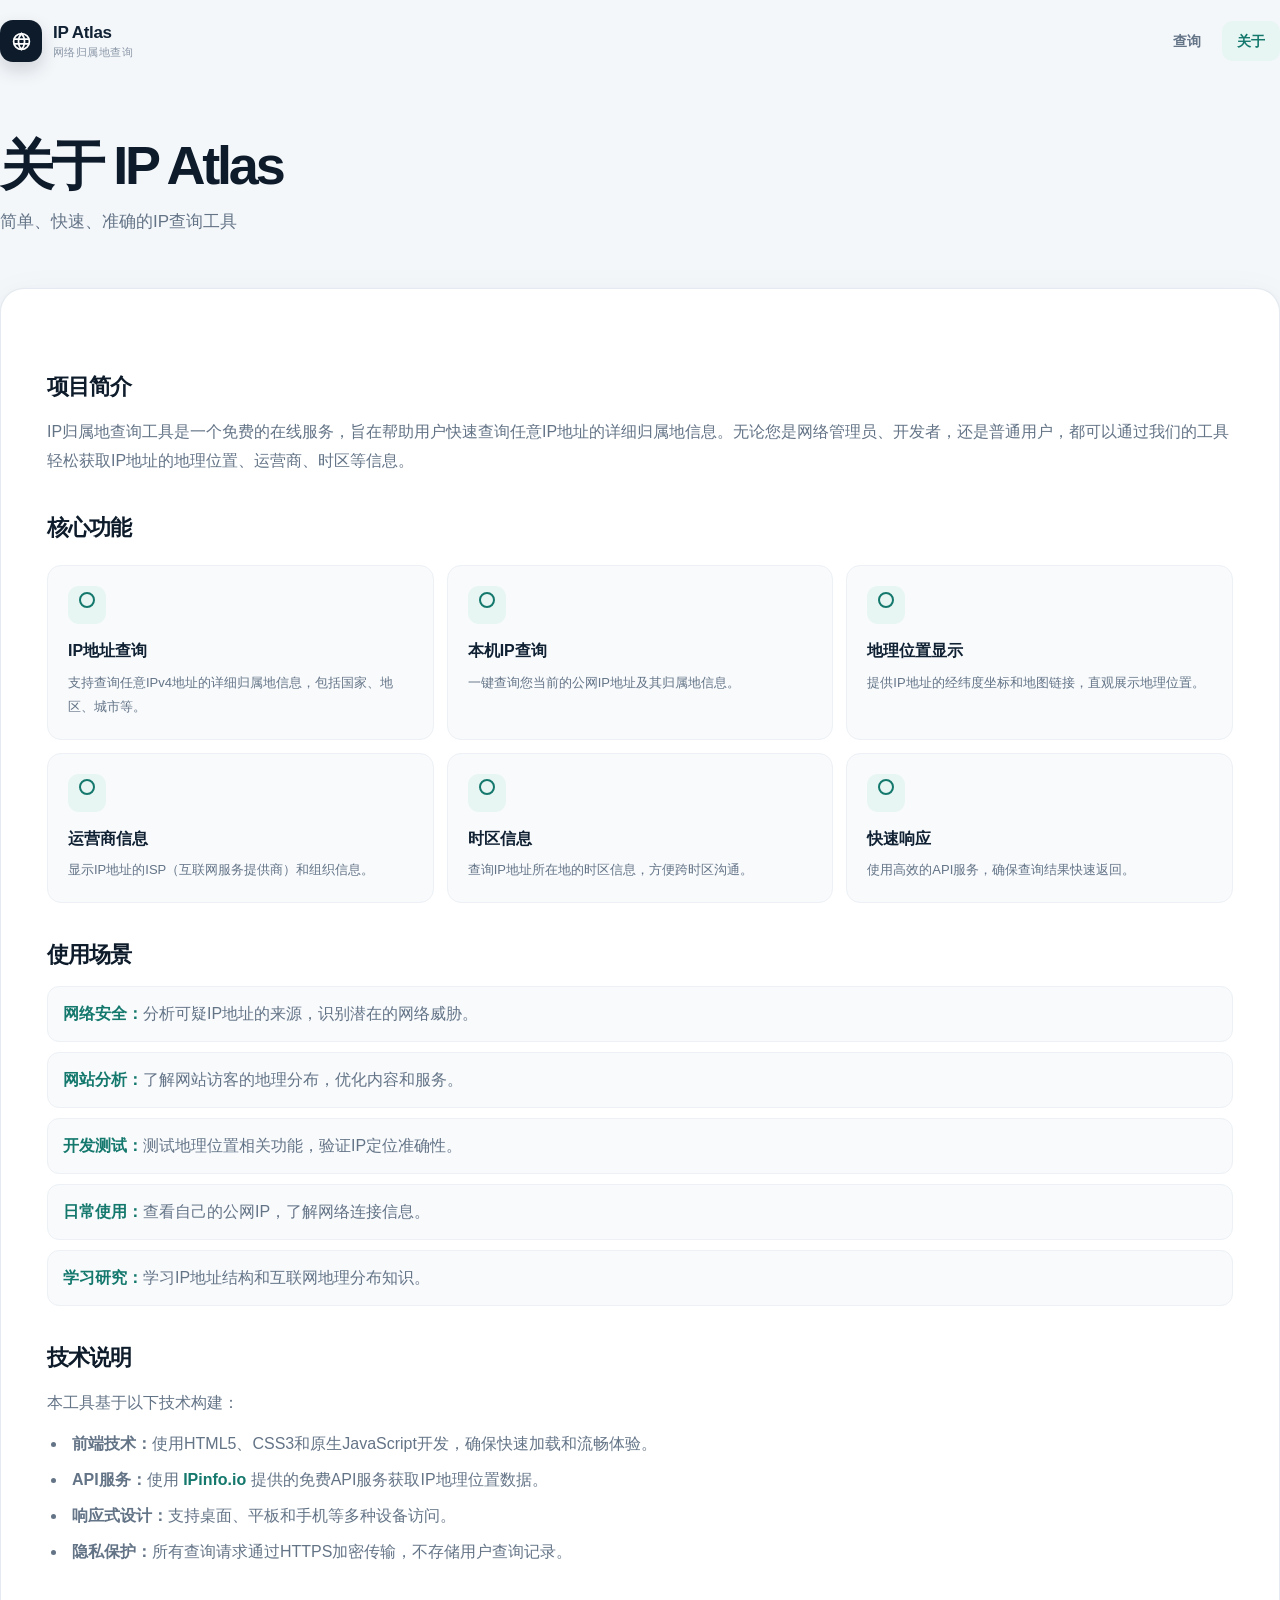
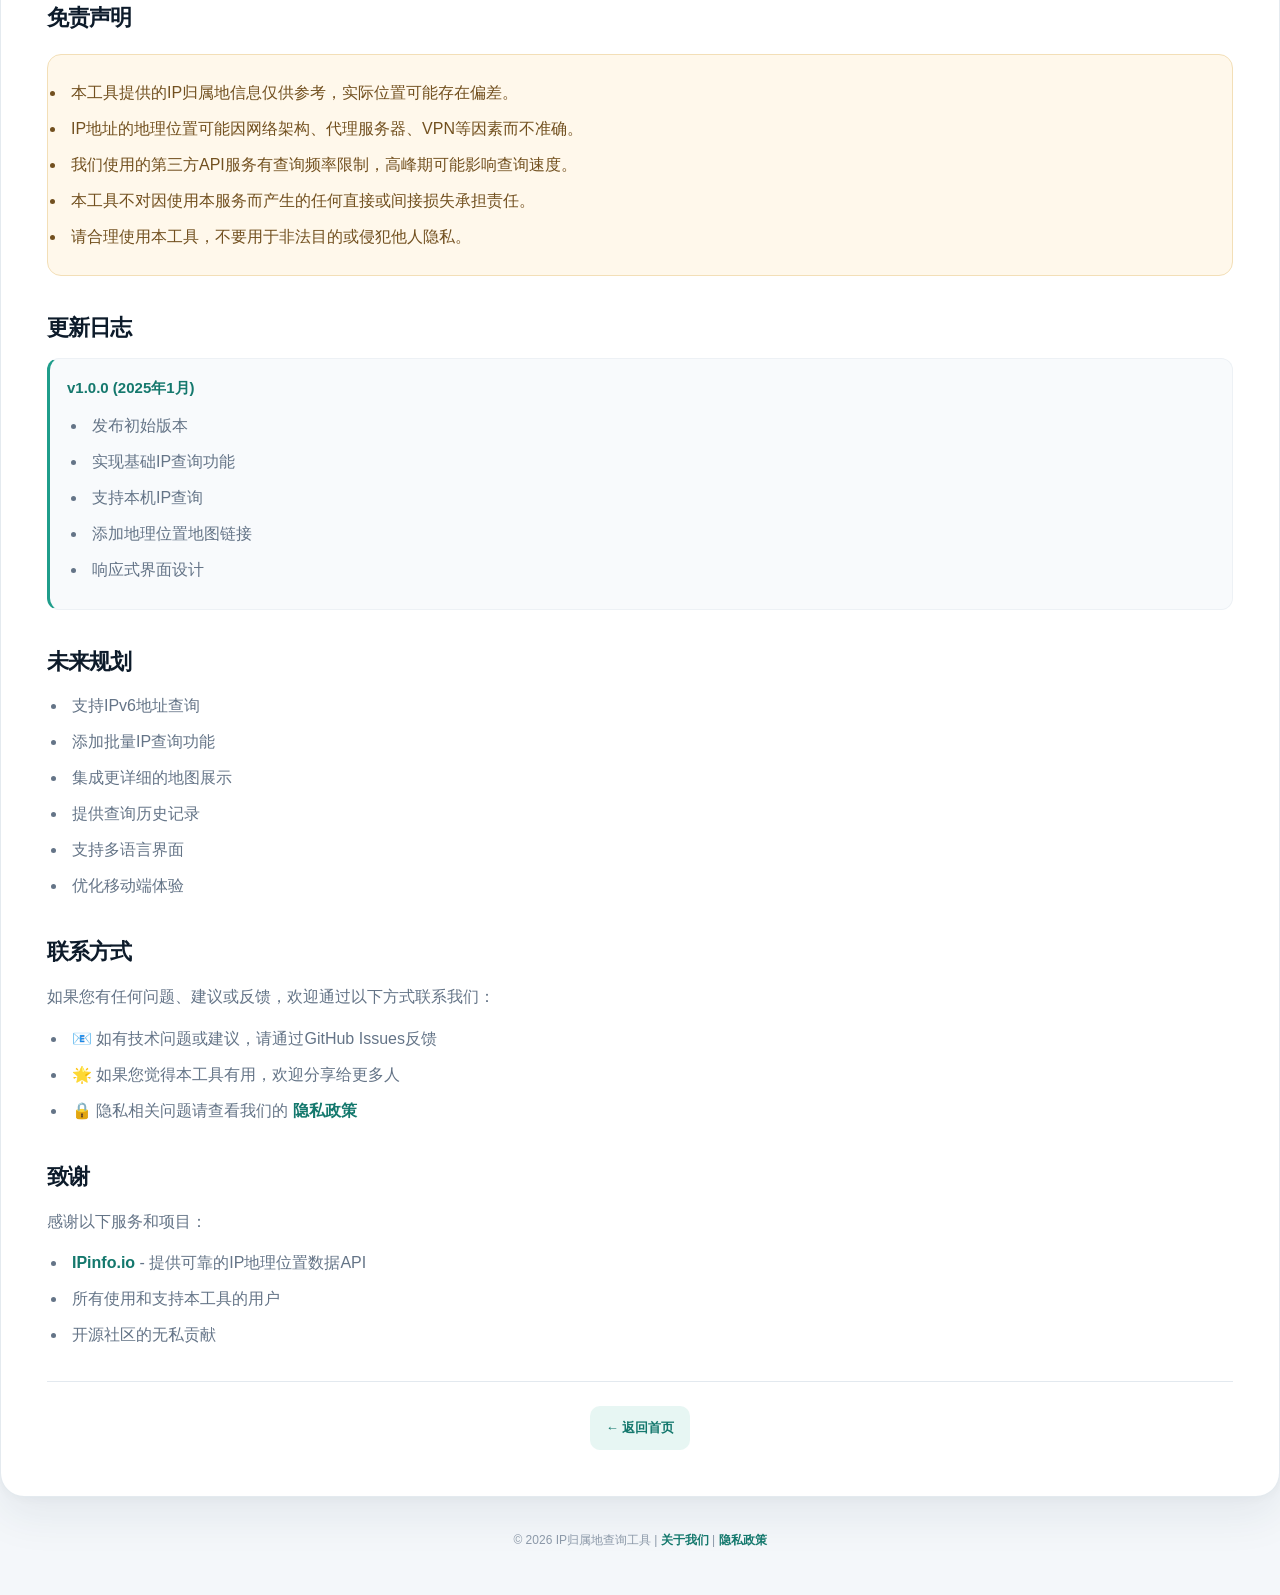
==== about.html @ 5613e7d4 "Redesign IP lookup UI" ====
<!DOCTYPE html>
<html lang="zh-CN">
<head>
    <meta charset="UTF-8">
    <meta name="viewport" content="width=device-width, initial-scale=1.0">
    <title>关于我们 - IP归属地查询工具</title>
    <meta name="description" content="了解IP归属地查询工具，一个免费、快速、准确的IP地址查询服务。">
    <link rel="stylesheet" href="css/style.css">
</head>
<body>
    <div class="container">
        <nav class="top-nav" aria-label="主导航">
            <a class="brand" href="index.html" aria-label="IP Atlas 首页">
                <span class="brand-mark" aria-hidden="true"><svg viewBox="0 0 24 24" fill="none" stroke="currentColor" stroke-width="1.8"><circle cx="12" cy="12" r="8.25"></circle><path d="M3.9 9.5h16.2M3.9 14.5h16.2M12 3.75c2.1 2.2 3.15 4.95 3.15 8.25S14.1 18.05 12 20.25c-2.1-2.2-3.15-4.95-3.15-8.25S9.9 5.95 12 3.75Z"></path></svg></span>
                <span class="brand-copy"><strong>IP Atlas</strong><small>网络归属地查询</small></span>
            </a>
            <div class="nav-links"><a href="index.html">查询</a><a href="about.html" class="active">关于</a></div>
        </nav>

        <header>
            <h1>关于 IP Atlas</h1>
            <p class="subtitle">简单、快速、准确的IP查询工具</p>
        </header>

        <div class="content-section">
            <div class="about-section">
                <h2>项目简介</h2>
                <p>IP归属地查询工具是一个免费的在线服务，旨在帮助用户快速查询任意IP地址的详细归属地信息。无论您是网络管理员、开发者，还是普通用户，都可以通过我们的工具轻松获取IP地址的地理位置、运营商、时区等信息。</p>
            </div>

            <div class="about-section">
                <h2>核心功能</h2>
                <div class="features-grid">
                    <div class="feature-item">
                        <div class="feature-icon">🔍</div>
                        <h3>IP地址查询</h3>
                        <p>支持查询任意IPv4地址的详细归属地信息，包括国家、地区、城市等。</p>
                    </div>
                    <div class="feature-item">
                        <div class="feature-icon">📍</div>
                        <h3>本机IP查询</h3>
                        <p>一键查询您当前的公网IP地址及其归属地信息。</p>
                    </div>
                    <div class="feature-item">
                        <div class="feature-icon">🗺️</div>
                        <h3>地理位置显示</h3>
                        <p>提供IP地址的经纬度坐标和地图链接，直观展示地理位置。</p>
                    </div>
                    <div class="feature-item">
                        <div class="feature-icon">📡</div>
                        <h3>运营商信息</h3>
                        <p>显示IP地址的ISP（互联网服务提供商）和组织信息。</p>
                    </div>
                    <div class="feature-item">
                        <div class="feature-icon">⏰</div>
                        <h3>时区信息</h3>
                        <p>查询IP地址所在地的时区信息，方便跨时区沟通。</p>
                    </div>
                    <div class="feature-item">
                        <div class="feature-icon">⚡</div>
                        <h3>快速响应</h3>
                        <p>使用高效的API服务，确保查询结果快速返回。</p>
                    </div>
                </div>
            </div>

            <div class="about-section">
                <h2>使用场景</h2>
                <ul class="use-cases">
                    <li><strong>网络安全：</strong>分析可疑IP地址的来源，识别潜在的网络威胁。</li>
                    <li><strong>网站分析：</strong>了解网站访客的地理分布，优化内容和服务。</li>
                    <li><strong>开发测试：</strong>测试地理位置相关功能，验证IP定位准确性。</li>
                    <li><strong>日常使用：</strong>查看自己的公网IP，了解网络连接信息。</li>
                    <li><strong>学习研究：</strong>学习IP地址结构和互联网地理分布知识。</li>
                </ul>
            </div>

            <div class="about-section">
                <h2>技术说明</h2>
                <p>本工具基于以下技术构建：</p>
                <ul>
                    <li><strong>前端技术：</strong>使用HTML5、CSS3和原生JavaScript开发，确保快速加载和流畅体验。</li>
                    <li><strong>API服务：</strong>使用 <a href="https://ipinfo.io" target="_blank">IPinfo.io</a> 提供的免费API服务获取IP地理位置数据。</li>
                    <li><strong>响应式设计：</strong>支持桌面、平板和手机等多种设备访问。</li>
                    <li><strong>隐私保护：</strong>所有查询请求通过HTTPS加密传输，不存储用户查询记录。</li>
                </ul>
            </div>

            <div class="about-section">
                <h2>免责声明</h2>
                <div class="disclaimer">
                    <ul>
                        <li>本工具提供的IP归属地信息仅供参考，实际位置可能存在偏差。</li>
                        <li>IP地址的地理位置可能因网络架构、代理服务器、VPN等因素而不准确。</li>
                        <li>我们使用的第三方API服务有查询频率限制，高峰期可能影响查询速度。</li>
                        <li>本工具不对因使用本服务而产生的任何直接或间接损失承担责任。</li>
                        <li>请合理使用本工具，不要用于非法目的或侵犯他人隐私。</li>
                    </ul>
                </div>
            </div>

            <div class="about-section">
                <h2>更新日志</h2>
                <div class="changelog">
                    <div class="changelog-item">
                        <h4>v1.0.0 (2025年1月)</h4>
                        <ul>
                            <li>发布初始版本</li>
                            <li>实现基础IP查询功能</li>
                            <li>支持本机IP查询</li>
                            <li>添加地理位置地图链接</li>
                            <li>响应式界面设计</li>
                        </ul>
                    </div>
                </div>
            </div>

            <div class="about-section">
                <h2>未来规划</h2>
                <ul>
                    <li>支持IPv6地址查询</li>
                    <li>添加批量IP查询功能</li>
                    <li>集成更详细的地图展示</li>
                    <li>提供查询历史记录</li>
                    <li>支持多语言界面</li>
                    <li>优化移动端体验</li>
                </ul>
            </div>

            <div class="about-section">
                <h2>联系方式</h2>
                <p>如果您有任何问题、建议或反馈，欢迎通过以下方式联系我们：</p>
                <ul>
                    <li>📧 如有技术问题或建议，请通过GitHub Issues反馈</li>
                    <li>🌟 如果您觉得本工具有用，欢迎分享给更多人</li>
                    <li>🔒 隐私相关问题请查看我们的 <a href="privacy.html">隐私政策</a></li>
                </ul>
            </div>

            <div class="about-section">
                <h2>致谢</h2>
                <p>感谢以下服务和项目：</p>
                <ul>
                    <li><a href="https://ipinfo.io" target="_blank">IPinfo.io</a> - 提供可靠的IP地理位置数据API</li>
                    <li>所有使用和支持本工具的用户</li>
                    <li>开源社区的无私贡献</li>
                </ul>
            </div>

            <div class="back-link">
                <a href="index.html">← 返回首页</a>
            </div>
        </div>

        <footer>
            <p>© 2026 IP归属地查询工具 | <a href="about.html">关于我们</a> | <a href="privacy.html">隐私政策</a></p>
        </footer>
    </div>
</body>
</html>
---- css/style.css ----
:root {
    --ink: #102133;
    --muted: #647487;
    --subtle: #8b98a8;
    --line: #e3e9ef;
    --surface: #ffffff;
    --canvas: #f4f7fa;
    --navy: #0d1b2a;
    --teal: #1f9d8b;
    --teal-dark: #14786d;
    --teal-soft: #e7f6f3;
    --amber: #d58b32;
    --shadow: 0 18px 45px rgba(24, 49, 72, 0.08), 0 2px 8px rgba(24, 49, 72, 0.03);
    --radius-lg: 24px;
    --radius-md: 16px;
}

* { box-sizing: border-box; margin: 0; padding: 0; }
html { scroll-behavior: smooth; }
body {
    min-width: 320px;
    min-height: 100vh;
    color: var(--ink);
    background: var(--canvas);
    font-family: Inter, ui-sans-serif, -apple-system, BlinkMacSystemFont, "Segoe UI", "PingFang SC", "Microsoft YaHei", sans-serif;
    font-size: 16px;
    line-height: 1.6;
    -webkit-font-smoothing: antialiased;
}
a { color: inherit; }
button, input { font: inherit; }
button { cursor: pointer; }
.page-shell { width: min(1120px, calc(100% - 40px)); margin: 0 auto; }

.top-nav { display: flex; align-items: center; justify-content: space-between; min-height: 82px; padding: 18px 0; }
.brand { display: inline-flex; align-items: center; gap: 11px; color: var(--ink); text-decoration: none; }
.brand-mark { display: grid; width: 42px; height: 42px; place-items: center; color: white; background: var(--navy); border-radius: 13px; box-shadow: 0 8px 18px rgba(13, 27, 42, .16); }
.brand-mark svg { width: 23px; height: 23px; }
.brand-copy { display: grid; line-height: 1.15; }
.brand-copy strong { font-size: 17px; letter-spacing: -.02em; }
.brand-copy small { margin-top: 4px; color: var(--subtle); font-size: 11px; letter-spacing: .04em; }
.nav-links { display: flex; align-items: center; gap: 6px; }
.nav-links a { padding: 9px 15px; color: var(--muted); border-radius: 10px; font-size: 14px; font-weight: 600; text-decoration: none; transition: color .2s ease, background .2s ease; }
.nav-links a:hover, .nav-links a:focus-visible { color: var(--ink); background: #e9eef3; }
.nav-links a.active { color: var(--teal-dark); background: var(--teal-soft); }
header { padding: 54px 0 18px; }
header h1 { max-width: 700px; color: var(--navy); font-size: clamp(34px, 5vw, 54px); font-weight: 750; letter-spacing: -.06em; line-height: 1.08; }
header .subtitle { margin-top: 14px; color: var(--muted); font-size: 17px; }

.hero { position: relative; padding: 72px 0 48px; overflow: hidden; }
.hero::after { position: absolute; z-index: -1; top: 8px; right: 6%; width: 240px; height: 240px; border: 1px solid rgba(31, 157, 139, .14); border-radius: 50%; box-shadow: 0 0 0 34px rgba(31, 157, 139, .035), 0 0 0 70px rgba(31, 157, 139, .025); content: ""; }
.eyebrow, .section-kicker { color: var(--teal-dark); font-size: 11px; font-weight: 800; letter-spacing: .16em; text-transform: uppercase; }
.eyebrow { display: inline-flex; align-items: center; gap: 8px; margin-bottom: 18px; }
.eyebrow-dot { width: 7px; height: 7px; background: var(--teal); border-radius: 50%; box-shadow: 0 0 0 5px rgba(31, 157, 139, .11); }
.hero h1 { max-width: 680px; color: var(--navy); font-size: clamp(38px, 5vw, 68px); font-weight: 750; letter-spacing: -.065em; line-height: 1.05; }
.hero h1 span { color: var(--teal-dark); }
.hero > p { max-width: 520px; margin-top: 22px; color: var(--muted); font-size: 18px; line-height: 1.75; }
.hero-meta { display: flex; flex-wrap: wrap; gap: 20px; margin-top: 28px; color: var(--muted); font-size: 13px; font-weight: 600; }
.hero-meta span { display: inline-flex; align-items: center; gap: 7px; }
.hero-meta svg, .info-label svg, .btn-secondary svg, .api-notice svg { width: 17px; height: 17px; fill: none; stroke: currentColor; stroke-linecap: round; stroke-linejoin: round; stroke-width: 1.8; }
.hero-meta svg { color: var(--teal); }

.search-card, .ip-info, .instructions, .content-section { background: var(--surface); border: 1px solid rgba(225, 232, 238, .9); border-radius: var(--radius-lg); box-shadow: var(--shadow); }
.search-card { padding: clamp(22px, 4vw, 34px); }
.card-heading { display: flex; align-items: flex-start; justify-content: space-between; gap: 20px; margin-bottom: 22px; }
.card-heading h2, .instructions h2 { margin-top: 5px; color: var(--navy); font-size: 25px; letter-spacing: -.04em; }
.card-note { padding: 7px 11px; color: var(--muted); background: var(--canvas); border: 1px solid var(--line); border-radius: 999px; font-size: 12px; font-weight: 600; white-space: nowrap; }
.search-box { display: flex; gap: 12px; }
.input-wrap { position: relative; flex: 1; }
.input-wrap svg { position: absolute; top: 50%; left: 18px; width: 21px; height: 21px; color: var(--subtle); fill: none; stroke: currentColor; stroke-linecap: round; stroke-linejoin: round; stroke-width: 1.6; transform: translateY(-50%); pointer-events: none; }
#ipInput { width: 100%; min-height: 56px; padding: 0 18px 0 52px; color: var(--ink); background: #f8fafc; border: 1px solid var(--line); border-radius: 14px; outline: none; font-size: 16px; transition: border-color .2s ease, box-shadow .2s ease, background .2s ease; }
#ipInput::placeholder { color: #9aa6b3; }
#ipInput:focus { background: white; border-color: var(--teal); box-shadow: 0 0 0 4px rgba(31, 157, 139, .13); }
button:focus-visible, a:focus-visible { outline: 3px solid rgba(31, 157, 139, .35); outline-offset: 3px; }
#searchBtn { display: inline-flex; min-width: 148px; min-height: 56px; align-items: center; justify-content: center; gap: 13px; padding: 0 20px; color: white; background: var(--navy); border: 0; border-radius: 14px; font-size: 14px; font-weight: 750; transition: background .2s ease, transform .2s ease, opacity .2s ease; }
#searchBtn:hover { background: #172e43; transform: translateY(-1px); }
#searchBtn:active { transform: translateY(0); }
#searchBtn:disabled { cursor: wait; opacity: .65; transform: none; }
.btn-arrow { width: 18px; height: 18px; fill: none; stroke: currentColor; stroke-linecap: round; stroke-linejoin: round; stroke-width: 1.8; }
.search-footer { display: flex; align-items: center; justify-content: space-between; gap: 16px; margin-top: 17px; }
.helper-text { color: var(--subtle); font-size: 13px; }
.btn-secondary { display: inline-flex; min-height: 42px; align-items: center; gap: 8px; padding: 0 13px; color: var(--teal-dark); background: var(--teal-soft); border: 1px solid rgba(31, 157, 139, .14); border-radius: 10px; font-size: 13px; font-weight: 750; transition: background .2s ease, transform .2s ease; }
.btn-secondary:hover { background: #d9f1ec; transform: translateY(-1px); }

.loading, .error { margin-top: 20px; border-radius: var(--radius-md); }
.loading { display: flex; align-items: center; justify-content: center; gap: 14px; min-height: 96px; padding: 20px; background: #eef8f6; border: 1px solid #d3eee9; color: var(--teal-dark); }
.loading strong { display: block; font-size: 14px; }
.loading p { margin-top: 2px; color: var(--muted); font-size: 12px; }
.loading-mark { width: 28px; height: 28px; border: 3px solid rgba(31, 157, 139, .2); border-top-color: var(--teal); border-radius: 50%; animation: spin .8s linear infinite; }
@keyframes spin { to { transform: rotate(360deg); } }
.error { padding: 15px 18px; color: #a63f42; background: #fff2f0; border: 1px solid #f5c8c3; font-size: 14px; }

.ip-info { margin-top: 20px; padding: clamp(22px, 4vw, 34px); animation: reveal .35s ease-out both; }
@keyframes reveal { from { opacity: 0; transform: translateY(8px); } to { opacity: 1; transform: translateY(0); } }
.info-header { display: flex; align-items: flex-end; justify-content: space-between; gap: 20px; padding-bottom: 22px; border-bottom: 1px solid var(--line); }
.info-header h2 { margin-top: 4px; color: var(--navy); font-family: ui-monospace, SFMono-Regular, Menlo, Consolas, monospace; font-size: clamp(24px, 4vw, 34px); letter-spacing: -.06em; }
.ip-type { display: inline-flex; align-items: center; gap: 7px; padding: 8px 12px; color: var(--teal-dark); background: var(--teal-soft); border: 1px solid #ccebe5; border-radius: 999px; font-size: 12px; font-weight: 800; white-space: nowrap; }
.status-dot { width: 7px; height: 7px; background: var(--teal); border-radius: 50%; }
.info-grid { display: grid; grid-template-columns: repeat(4, minmax(0, 1fr)); gap: 12px; margin-top: 24px; }
.info-item { min-width: 0; padding: 17px; background: #f8fafc; border: 1px solid #edf1f5; border-radius: 14px; transition: border-color .2s ease, transform .2s ease; }
.info-item:hover { border-color: #c9e5e0; transform: translateY(-2px); }
.info-label { display: flex; align-items: center; gap: 7px; color: var(--subtle); font-size: 12px; font-weight: 700; }
.info-label svg { width: 15px; height: 15px; color: var(--teal); }
.info-value { display: block; margin-top: 9px; overflow-wrap: anywhere; color: var(--ink); font-size: 14px; font-weight: 700; }
.map-container { display: flex; align-items: center; justify-content: space-between; gap: 24px; margin-top: 24px; padding-top: 24px; border-top: 1px solid var(--line); }
.map-copy h3 { margin-top: 5px; color: var(--navy); font-size: 18px; letter-spacing: -.03em; }
.map-copy > p:last-child { margin-top: 4px; color: var(--muted); font-size: 13px; }
.map-link { display: flex; flex-wrap: wrap; justify-content: flex-end; gap: 9px; }
.map-link p { width: 100%; color: var(--subtle); font-size: 12px; text-align: right; }
.map-link a { display: inline-flex; min-height: 40px; align-items: center; padding: 0 13px; color: var(--ink); background: #f2f5f8; border: 1px solid var(--line); border-radius: 10px; font-size: 13px; font-weight: 750; text-decoration: none; transition: background .2s ease, color .2s ease; }
.map-link a:hover { color: var(--teal-dark); background: var(--teal-soft); }

.instructions { display: grid; grid-template-columns: .85fr 1.15fr; gap: 36px; margin-top: 20px; padding: clamp(22px, 4vw, 34px); }
.instructions-intro > p:last-child { max-width: 280px; margin-top: 15px; color: var(--muted); font-size: 14px; line-height: 1.7; }
.steps-list { display: grid; gap: 13px; list-style: none; }
.steps-list li { display: flex; align-items: flex-start; gap: 14px; padding: 14px 0; border-bottom: 1px solid var(--line); }
.steps-list li:last-child { border-bottom: 0; }
.steps-list li > span { color: var(--teal); font-family: ui-monospace, monospace; font-size: 12px; font-weight: 800; letter-spacing: .08em; }
.steps-list strong { color: var(--ink); font-size: 14px; }
.steps-list p { margin-top: 2px; color: var(--muted); font-size: 13px; }
.api-notice { grid-column: 1 / -1; display: flex; align-items: flex-start; gap: 10px; margin-top: 10px; padding: 13px 15px; color: #8a642e; background: #fff8eb; border: 1px solid #f3dfb7; border-radius: 12px; font-size: 12px; }
.api-notice svg { flex: 0 0 auto; color: var(--amber); }
.api-notice strong { color: #72501f; }

footer { padding: 34px 0 44px; color: var(--subtle); font-size: 12px; text-align: center; }
footer p + p { margin-top: 4px; }
footer a, .content-section a { color: var(--teal-dark); font-weight: 700; text-decoration: none; }
footer a:hover, .content-section a:hover { text-decoration: underline; }

/* About and privacy pages share the same visual language. */
.content-section { margin-top: 34px; padding: clamp(24px, 5vw, 46px); }
.content-section p { margin-bottom: 13px; color: var(--muted); line-height: 1.85; }
.content-section h2 { margin: 34px 0 13px; color: var(--navy); font-size: 22px; letter-spacing: -.04em; }
.content-section h3 { margin: 20px 0 10px; color: var(--ink); font-size: 16px; }
.content-section h4 { color: var(--ink); font-size: 15px; }
.content-section ul { margin: 12px 0 18px 20px; color: var(--muted); }
.content-section li { margin: 8px 0; padding-left: 5px; line-height: 1.75; }
.content-section a { color: var(--teal-dark); }
.last-updated { display: inline-block; margin-bottom: 22px !important; padding: 7px 11px; color: var(--teal-dark) !important; background: var(--teal-soft); border-radius: 999px; font-size: 12px; }
.policy-section, .about-section { margin-bottom: 30px; }
.policy-notice, .disclaimer { margin: 18px 0; padding: 16px 18px; color: #72501f; background: #fff8eb; border: 1px solid #f3dfb7; border-radius: 14px; }
.policy-notice p, .disclaimer ul { margin: 0; color: inherit; }
.features-grid { display: grid; grid-template-columns: repeat(3, minmax(0, 1fr)); gap: 13px; margin: 20px 0; }
.feature-item { padding: 20px; background: #f8fafc; border: 1px solid #edf1f5; border-radius: 14px; transition: border-color .2s ease, transform .2s ease; }
.feature-item:hover { border-color: #c9e5e0; transform: translateY(-2px); }
.feature-icon { display: grid; width: 38px; height: 38px; place-items: center; margin-bottom: 14px; color: var(--teal-dark); background: var(--teal-soft); border-radius: 11px; font-size: 0; }
.feature-icon::before { width: 12px; height: 12px; border: 2px solid currentColor; border-radius: 50%; content: ""; }
.feature-item h3 { margin: 0 0 7px; color: var(--ink); }
.feature-item p { margin: 0; font-size: 13px; }
.use-cases { margin-left: 0 !important; list-style: none; }
.use-cases li { margin: 10px 0; padding: 13px 15px; background: #f8fafc; border: 1px solid #edf1f5; border-radius: 12px; }
.use-cases strong { color: var(--teal-dark); }
.changelog-item { padding: 17px; background: #f8fafc; border: 1px solid #edf1f5; border-left: 3px solid var(--teal); border-radius: 12px; }
.changelog-item h4 { margin-bottom: 8px; color: var(--teal-dark); }
.changelog-item ul { margin-bottom: 0; }
.back-link { margin-top: 32px; padding-top: 24px; border-top: 1px solid var(--line); text-align: center; }
.back-link a { display: inline-flex; min-height: 44px; align-items: center; padding: 0 16px; color: var(--teal-dark); background: var(--teal-soft); border-radius: 10px; font-size: 13px; font-weight: 750; }

.sr-only { position: absolute; width: 1px; height: 1px; padding: 0; margin: -1px; overflow: hidden; clip: rect(0, 0, 0, 0); white-space: nowrap; border: 0; }
@media (max-width: 860px) {
    .info-grid { grid-template-columns: repeat(2, minmax(0, 1fr)); }
    .instructions { grid-template-columns: 1fr; gap: 20px; }
    .instructions-intro > p:last-child { max-width: 520px; }
    .features-grid { grid-template-columns: repeat(2, minmax(0, 1fr)); }
}
@media (max-width: 620px) {
    .page-shell { width: min(100% - 28px, 520px); }
    .top-nav { min-height: 72px; }
    .nav-links a { padding: 8px 10px; font-size: 13px; }
    .hero { padding: 48px 0 32px; }
    .hero::after { right: -110px; top: 12px; }
    .hero h1 { font-size: clamp(37px, 12vw, 54px); }
    .hero > p { font-size: 16px; }
    .hero-meta { gap: 12px; font-size: 12px; }
    .card-heading, .search-footer, .map-container { align-items: flex-start; flex-direction: column; }
    .card-note { align-self: flex-start; }
    .search-box { flex-direction: column; }
    #searchBtn { width: 100%; }
    .search-footer { gap: 12px; }
    .btn-secondary { width: 100%; justify-content: center; }
    .info-header { align-items: flex-start; flex-direction: column; }
    .info-grid, .features-grid { grid-template-columns: 1fr; }
    .map-link { width: 100%; justify-content: flex-start; }
    .map-link p { text-align: left; }
    .map-link a { flex: 1; justify-content: center; }
    .content-section { margin-top: 20px; }
}
@media (prefers-reduced-motion: reduce) {
    *, *::before, *::after { scroll-behavior: auto !important; animation-duration: .01ms !important; transition-duration: .01ms !important; }
}
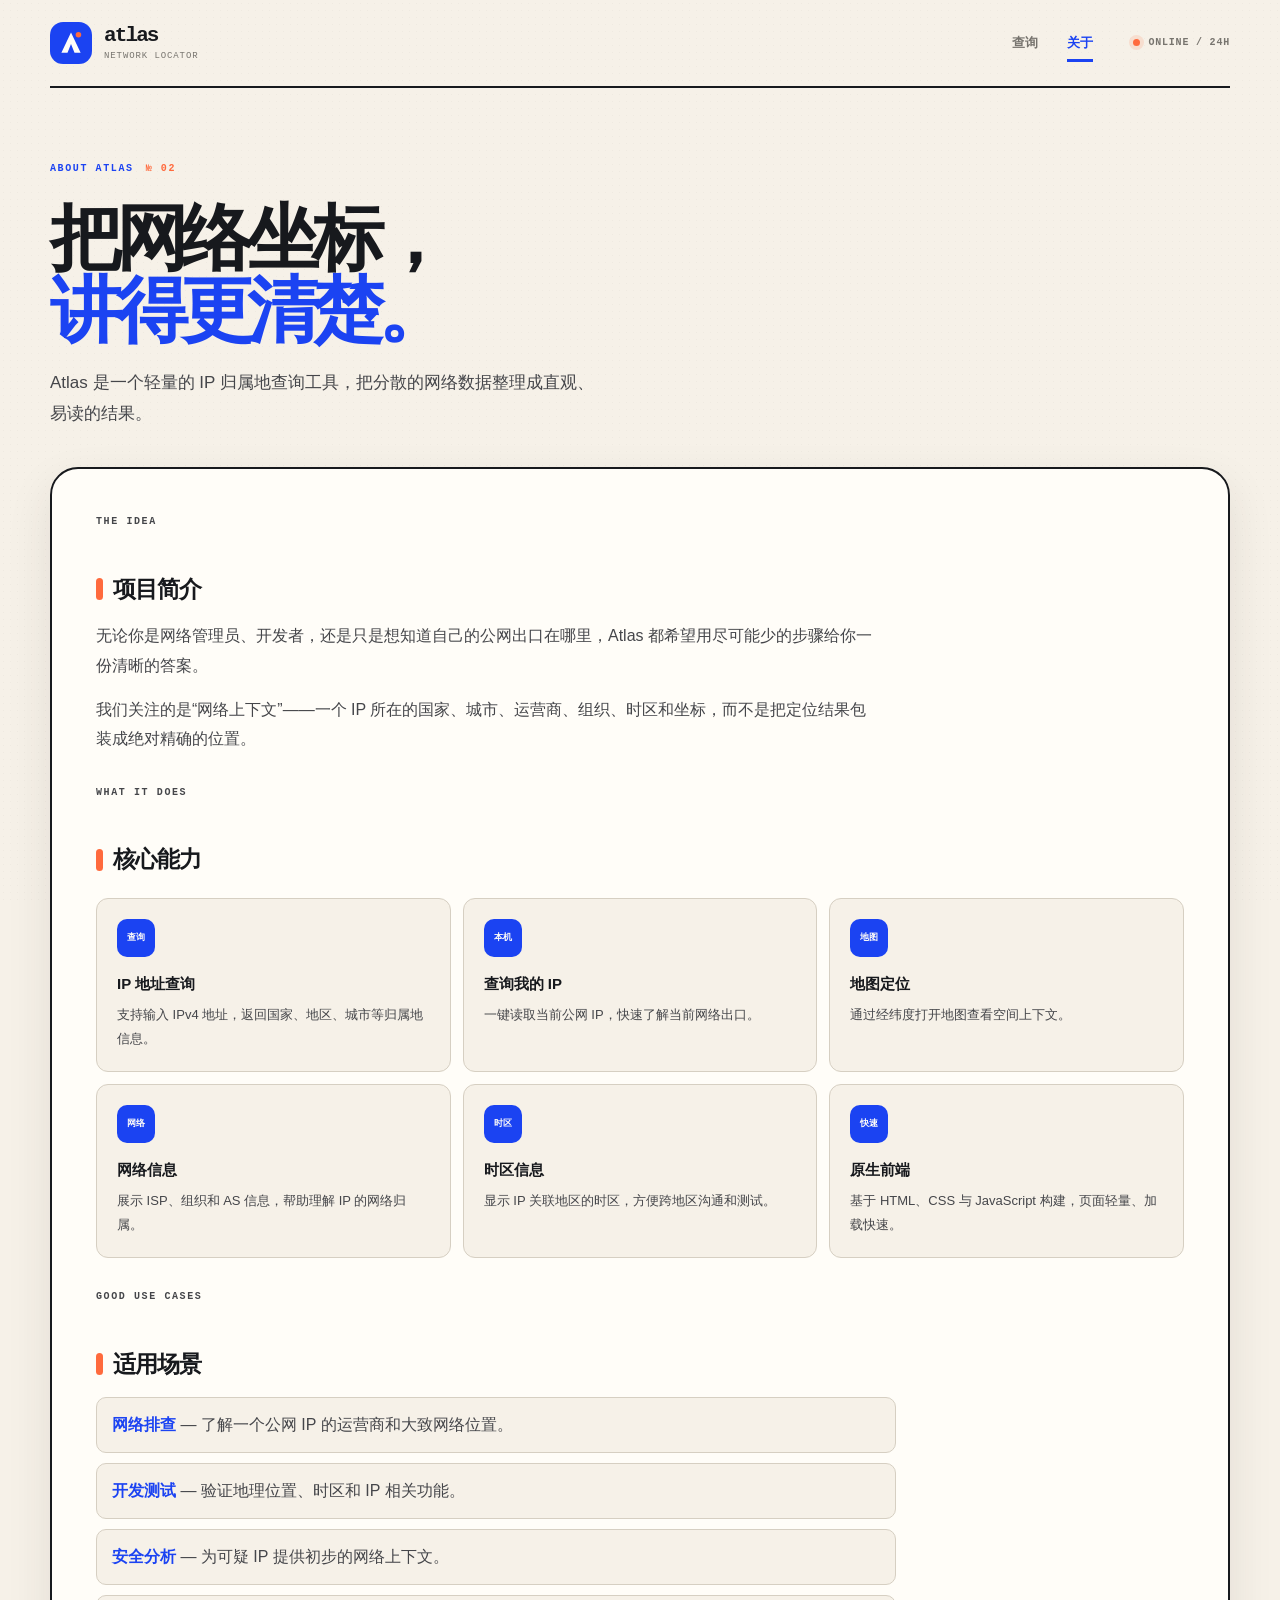
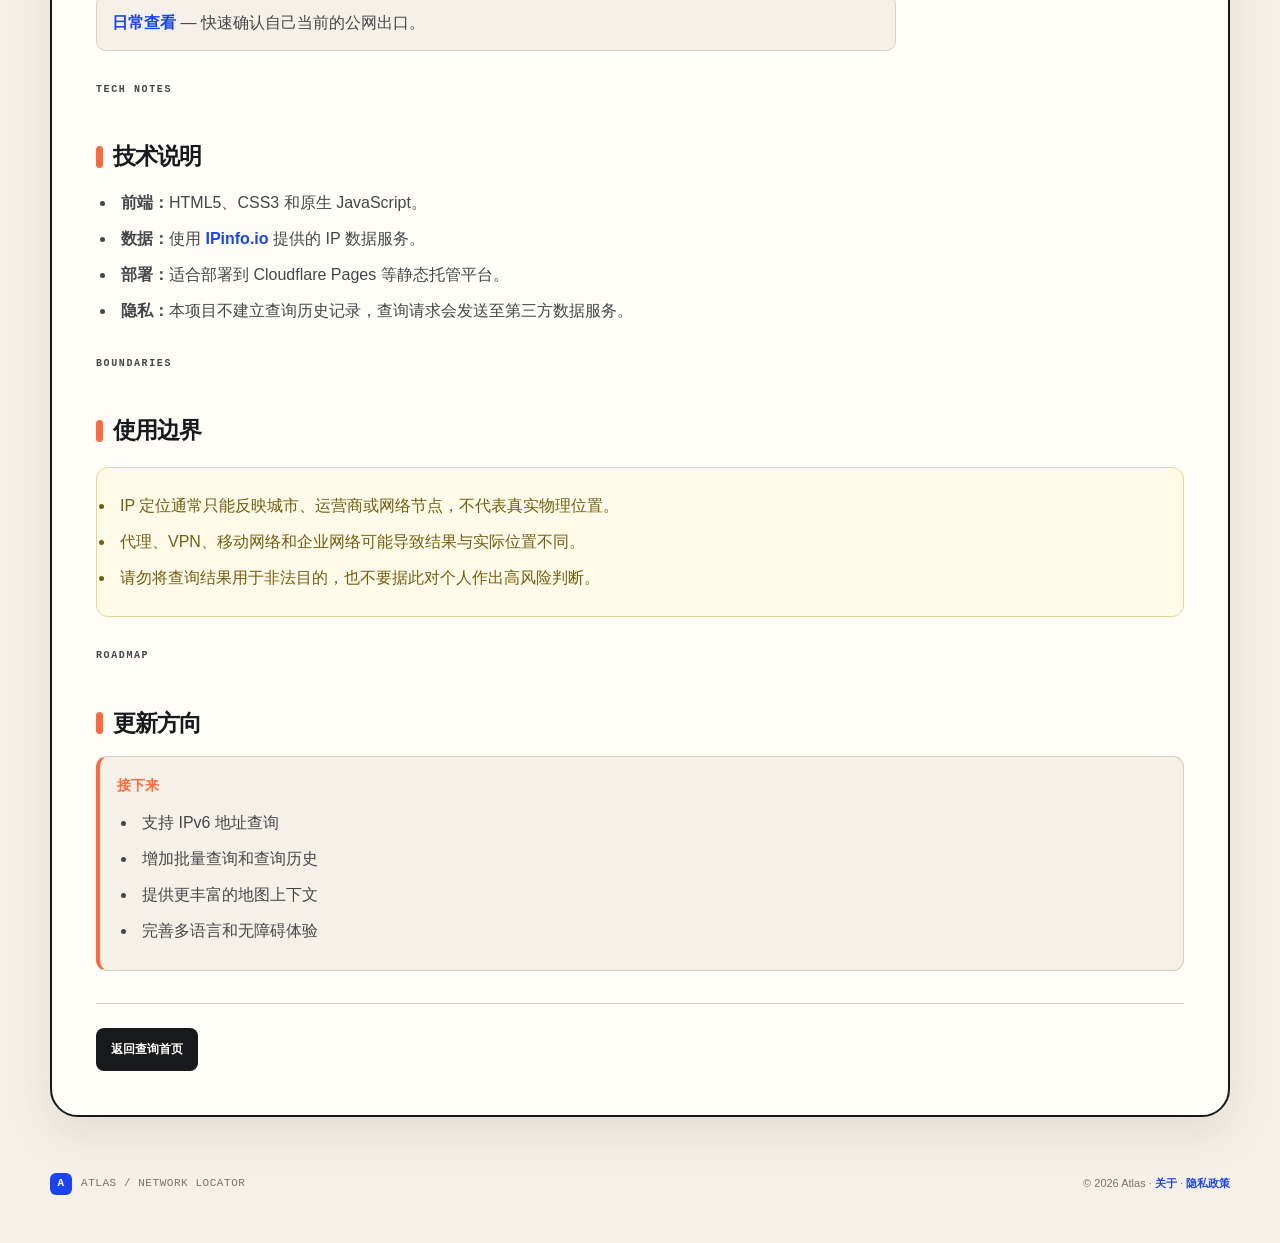
==== commit d5eb2714: "Refresh Atlas visual identity" ====
--- a/about.html
+++ b/about.html
@@ -3,158 +3,31 @@
 <head>
     <meta charset="UTF-8">
     <meta name="viewport" content="width=device-width, initial-scale=1.0">
-    <title>关于我们 - IP归属地查询工具</title>
-    <meta name="description" content="了解IP归属地查询工具，一个免费、快速、准确的IP地址查询服务。">
+    <meta name="theme-color" content="#f6f1e8">
+    <title>关于 Atlas — IP 归属地查询</title>
+    <meta name="description" content="了解 Atlas IP 归属地查询工具的功能、技术和使用边界。">
+    <link rel="icon" href="favicon.svg" type="image/svg+xml">
     <link rel="stylesheet" href="css/style.css">
 </head>
 <body>
-    <div class="container">
+    <div class="site-shell">
         <nav class="top-nav" aria-label="主导航">
-            <a class="brand" href="index.html" aria-label="IP Atlas 首页">
-                <span class="brand-mark" aria-hidden="true"><svg viewBox="0 0 24 24" fill="none" stroke="currentColor" stroke-width="1.8"><circle cx="12" cy="12" r="8.25"></circle><path d="M3.9 9.5h16.2M3.9 14.5h16.2M12 3.75c2.1 2.2 3.15 4.95 3.15 8.25S14.1 18.05 12 20.25c-2.1-2.2-3.15-4.95-3.15-8.25S9.9 5.95 12 3.75Z"></path></svg></span>
-                <span class="brand-copy"><strong>IP Atlas</strong><small>网络归属地查询</small></span>
-            </a>
-            <div class="nav-links"><a href="index.html">查询</a><a href="about.html" class="active">关于</a></div>
+            <a class="brand" href="index.html" aria-label="Atlas 首页"><span class="brand-mark" aria-hidden="true"><svg viewBox="0 0 48 48" fill="none"><rect width="48" height="48" rx="15" fill="currentColor"></rect><path d="m13 35 11-23 11 23h-7l-4-10-4 10h-7Z" fill="#fffdf8"></path><circle cx="32.5" cy="14.5" r="3.2" fill="#ff6a3d"></circle></svg></span><span class="brand-copy"><strong>atlas</strong><small>network locator</small></span></a>
+            <div class="nav-right"><div class="nav-links"><a href="index.html">查询</a><a href="about.html" class="active">关于</a></div><span class="grid-tag"><span></span> ONLINE / 24H</span></div>
         </nav>
 
-        <header>
-            <h1>关于 IP Atlas</h1>
-            <p class="subtitle">简单、快速、准确的IP查询工具</p>
-        </header>
+        <header class="page-header"><p class="eyebrow">ABOUT ATLAS <span>№ 02</span></p><h1>把网络坐标，<br><em>讲得更清楚。</em></h1><p>Atlas 是一个轻量的 IP 归属地查询工具，把分散的网络数据整理成直观、易读的结果。</p></header>
 
-        <div class="content-section">
-            <div class="about-section">
-                <h2>项目简介</h2>
-                <p>IP归属地查询工具是一个免费的在线服务，旨在帮助用户快速查询任意IP地址的详细归属地信息。无论您是网络管理员、开发者，还是普通用户，都可以通过我们的工具轻松获取IP地址的地理位置、运营商、时区等信息。</p>
-            </div>
-
-            <div class="about-section">
-                <h2>核心功能</h2>
-                <div class="features-grid">
-                    <div class="feature-item">
-                        <div class="feature-icon">🔍</div>
-                        <h3>IP地址查询</h3>
-                        <p>支持查询任意IPv4地址的详细归属地信息，包括国家、地区、城市等。</p>
-                    </div>
-                    <div class="feature-item">
-                        <div class="feature-icon">📍</div>
-                        <h3>本机IP查询</h3>
-                        <p>一键查询您当前的公网IP地址及其归属地信息。</p>
-                    </div>
-                    <div class="feature-item">
-                        <div class="feature-icon">🗺️</div>
-                        <h3>地理位置显示</h3>
-                        <p>提供IP地址的经纬度坐标和地图链接，直观展示地理位置。</p>
-                    </div>
-                    <div class="feature-item">
-                        <div class="feature-icon">📡</div>
-                        <h3>运营商信息</h3>
-                        <p>显示IP地址的ISP（互联网服务提供商）和组织信息。</p>
-                    </div>
-                    <div class="feature-item">
-                        <div class="feature-icon">⏰</div>
-                        <h3>时区信息</h3>
-                        <p>查询IP地址所在地的时区信息，方便跨时区沟通。</p>
-                    </div>
-                    <div class="feature-item">
-                        <div class="feature-icon">⚡</div>
-                        <h3>快速响应</h3>
-                        <p>使用高效的API服务，确保查询结果快速返回。</p>
-                    </div>
-                </div>
-            </div>
-
-            <div class="about-section">
-                <h2>使用场景</h2>
-                <ul class="use-cases">
-                    <li><strong>网络安全：</strong>分析可疑IP地址的来源，识别潜在的网络威胁。</li>
-                    <li><strong>网站分析：</strong>了解网站访客的地理分布，优化内容和服务。</li>
-                    <li><strong>开发测试：</strong>测试地理位置相关功能，验证IP定位准确性。</li>
-                    <li><strong>日常使用：</strong>查看自己的公网IP，了解网络连接信息。</li>
-                    <li><strong>学习研究：</strong>学习IP地址结构和互联网地理分布知识。</li>
-                </ul>
-            </div>
-
-            <div class="about-section">
-                <h2>技术说明</h2>
-                <p>本工具基于以下技术构建：</p>
-                <ul>
-                    <li><strong>前端技术：</strong>使用HTML5、CSS3和原生JavaScript开发，确保快速加载和流畅体验。</li>
-                    <li><strong>API服务：</strong>使用 <a href="https://ipinfo.io" target="_blank">IPinfo.io</a> 提供的免费API服务获取IP地理位置数据。</li>
-                    <li><strong>响应式设计：</strong>支持桌面、平板和手机等多种设备访问。</li>
-                    <li><strong>隐私保护：</strong>所有查询请求通过HTTPS加密传输，不存储用户查询记录。</li>
-                </ul>
-            </div>
-
-            <div class="about-section">
-                <h2>免责声明</h2>
-                <div class="disclaimer">
-                    <ul>
-                        <li>本工具提供的IP归属地信息仅供参考，实际位置可能存在偏差。</li>
-                        <li>IP地址的地理位置可能因网络架构、代理服务器、VPN等因素而不准确。</li>
-                        <li>我们使用的第三方API服务有查询频率限制，高峰期可能影响查询速度。</li>
-                        <li>本工具不对因使用本服务而产生的任何直接或间接损失承担责任。</li>
-                        <li>请合理使用本工具，不要用于非法目的或侵犯他人隐私。</li>
-                    </ul>
-                </div>
-            </div>
-
-            <div class="about-section">
-                <h2>更新日志</h2>
-                <div class="changelog">
-                    <div class="changelog-item">
-                        <h4>v1.0.0 (2025年1月)</h4>
-                        <ul>
-                            <li>发布初始版本</li>
-                            <li>实现基础IP查询功能</li>
-                            <li>支持本机IP查询</li>
-                            <li>添加地理位置地图链接</li>
-                            <li>响应式界面设计</li>
-                        </ul>
-                    </div>
-                </div>
-            </div>
-
-            <div class="about-section">
-                <h2>未来规划</h2>
-                <ul>
-                    <li>支持IPv6地址查询</li>
-                    <li>添加批量IP查询功能</li>
-                    <li>集成更详细的地图展示</li>
-                    <li>提供查询历史记录</li>
-                    <li>支持多语言界面</li>
-                    <li>优化移动端体验</li>
-                </ul>
-            </div>
-
-            <div class="about-section">
-                <h2>联系方式</h2>
-                <p>如果您有任何问题、建议或反馈，欢迎通过以下方式联系我们：</p>
-                <ul>
-                    <li>📧 如有技术问题或建议，请通过GitHub Issues反馈</li>
-                    <li>🌟 如果您觉得本工具有用，欢迎分享给更多人</li>
-                    <li>🔒 隐私相关问题请查看我们的 <a href="privacy.html">隐私政策</a></li>
-                </ul>
-            </div>
-
-            <div class="about-section">
-                <h2>致谢</h2>
-                <p>感谢以下服务和项目：</p>
-                <ul>
-                    <li><a href="https://ipinfo.io" target="_blank">IPinfo.io</a> - 提供可靠的IP地理位置数据API</li>
-                    <li>所有使用和支持本工具的用户</li>
-                    <li>开源社区的无私贡献</li>
-                </ul>
-            </div>
-
-            <div class="back-link">
-                <a href="index.html">← 返回首页</a>
-            </div>
-        </div>
-
-        <footer>
-            <p>© 2026 IP归属地查询工具 | <a href="about.html">关于我们</a> | <a href="privacy.html">隐私政策</a></p>
-        </footer>
+        <main class="content-section">
+            <section class="about-section"><p class="section-kicker">THE IDEA</p><h2>项目简介</h2><p>无论你是网络管理员、开发者，还是只是想知道自己的公网出口在哪里，Atlas 都希望用尽可能少的步骤给你一份清晰的答案。</p><p>我们关注的是“网络上下文”——一个 IP 所在的国家、城市、运营商、组织、时区和坐标，而不是把定位结果包装成绝对精确的位置。</p></section>
+            <section class="about-section"><p class="section-kicker">WHAT IT DOES</p><h2>核心能力</h2><div class="features-grid"><article class="feature-item"><div class="feature-icon">查询</div><h3>IP 地址查询</h3><p>支持输入 IPv4 地址，返回国家、地区、城市等归属地信息。</p></article><article class="feature-item"><div class="feature-icon">本机</div><h3>查询我的 IP</h3><p>一键读取当前公网 IP，快速了解当前网络出口。</p></article><article class="feature-item"><div class="feature-icon">地图</div><h3>地图定位</h3><p>通过经纬度打开地图查看空间上下文。</p></article><article class="feature-item"><div class="feature-icon">网络</div><h3>网络信息</h3><p>展示 ISP、组织和 AS 信息，帮助理解 IP 的网络归属。</p></article><article class="feature-item"><div class="feature-icon">时区</div><h3>时区信息</h3><p>显示 IP 关联地区的时区，方便跨地区沟通和测试。</p></article><article class="feature-item"><div class="feature-icon">快速</div><h3>原生前端</h3><p>基于 HTML、CSS 与 JavaScript 构建，页面轻量、加载快速。</p></article></div></section>
+            <section class="about-section"><p class="section-kicker">GOOD USE CASES</p><h2>适用场景</h2><ul class="use-cases"><li><strong>网络排查</strong> — 了解一个公网 IP 的运营商和大致网络位置。</li><li><strong>开发测试</strong> — 验证地理位置、时区和 IP 相关功能。</li><li><strong>安全分析</strong> — 为可疑 IP 提供初步的网络上下文。</li><li><strong>日常查看</strong> — 快速确认自己当前的公网出口。</li></ul></section>
+            <section class="about-section"><p class="section-kicker">TECH NOTES</p><h2>技术说明</h2><ul><li><strong>前端：</strong>HTML5、CSS3 和原生 JavaScript。</li><li><strong>数据：</strong>使用 <a href="https://ipinfo.io" target="_blank" rel="noreferrer">IPinfo.io</a> 提供的 IP 数据服务。</li><li><strong>部署：</strong>适合部署到 Cloudflare Pages 等静态托管平台。</li><li><strong>隐私：</strong>本项目不建立查询历史记录，查询请求会发送至第三方数据服务。</li></ul></section>
+            <section class="about-section"><p class="section-kicker">BOUNDARIES</p><h2>使用边界</h2><div class="disclaimer"><ul><li>IP 定位通常只能反映城市、运营商或网络节点，不代表真实物理位置。</li><li>代理、VPN、移动网络和企业网络可能导致结果与实际位置不同。</li><li>请勿将查询结果用于非法目的，也不要据此对个人作出高风险判断。</li></ul></div></section>
+            <section class="about-section"><p class="section-kicker">ROADMAP</p><h2>更新方向</h2><div class="changelog-item"><h4>接下来</h4><ul><li>支持 IPv6 地址查询</li><li>增加批量查询和查询历史</li><li>提供更丰富的地图上下文</li><li>完善多语言和无障碍体验</li></ul></div></section>
+            <div class="back-link"><a href="index.html">返回查询首页</a></div>
+        </main>
+        <footer><div class="footer-mark"><span>A</span> atlas / network locator</div><p>© 2026 Atlas · <a href="about.html">关于</a> · <a href="privacy.html">隐私政策</a></p></footer>
     </div>
 </body>
 </html>
--- a/css/style.css
+++ b/css/style.css
@@ -1,18 +1,19 @@
 :root {
-    --ink: #102133;
-    --muted: #647487;
-    --subtle: #8b98a8;
-    --line: #e3e9ef;
-    --surface: #ffffff;
-    --canvas: #f4f7fa;
-    --navy: #0d1b2a;
-    --teal: #1f9d8b;
-    --teal-dark: #14786d;
-    --teal-soft: #e7f6f3;
-    --amber: #d58b32;
-    --shadow: 0 18px 45px rgba(24, 49, 72, 0.08), 0 2px 8px rgba(24, 49, 72, 0.03);
-    --radius-lg: 24px;
-    --radius-md: 16px;
+    --paper: #f6f1e8;
+    --paper-deep: #ebe4d7;
+    --white: #fffdf8;
+    --ink: #17191d;
+    --ink-soft: #45464a;
+    --muted: #77746e;
+    --line: #d6cfc2;
+    --blue: #1b43f2;
+    --blue-dark: #1233c8;
+    --orange: #ff6a3d;
+    --lime: #d7ee58;
+    --shadow: 0 18px 45px rgba(48, 43, 35, .1);
+    --radius-xl: 28px;
+    --radius-lg: 18px;
+    --radius-md: 11px;
 }
 
 * { box-sizing: border-box; margin: 0; padding: 0; }
@@ -21,169 +22,226 @@
     min-width: 320px;
     min-height: 100vh;
     color: var(--ink);
-    background: var(--canvas);
+    background: var(--paper);
     font-family: Inter, ui-sans-serif, -apple-system, BlinkMacSystemFont, "Segoe UI", "PingFang SC", "Microsoft YaHei", sans-serif;
     font-size: 16px;
     line-height: 1.6;
     -webkit-font-smoothing: antialiased;
 }
+body::before {
+    position: fixed;
+    z-index: -1;
+    inset: 0;
+    opacity: .38;
+    background-image: radial-gradient(rgba(23, 25, 29, .08) .6px, transparent .7px);
+    background-size: 7px 7px;
+    content: "";
+    pointer-events: none;
+}
 a { color: inherit; }
 button, input { font: inherit; }
 button { cursor: pointer; }
-.page-shell { width: min(1120px, calc(100% - 40px)); margin: 0 auto; }
-
-.top-nav { display: flex; align-items: center; justify-content: space-between; min-height: 82px; padding: 18px 0; }
-.brand { display: inline-flex; align-items: center; gap: 11px; color: var(--ink); text-decoration: none; }
-.brand-mark { display: grid; width: 42px; height: 42px; place-items: center; color: white; background: var(--navy); border-radius: 13px; box-shadow: 0 8px 18px rgba(13, 27, 42, .16); }
-.brand-mark svg { width: 23px; height: 23px; }
-.brand-copy { display: grid; line-height: 1.15; }
-.brand-copy strong { font-size: 17px; letter-spacing: -.02em; }
-.brand-copy small { margin-top: 4px; color: var(--subtle); font-size: 11px; letter-spacing: .04em; }
-.nav-links { display: flex; align-items: center; gap: 6px; }
-.nav-links a { padding: 9px 15px; color: var(--muted); border-radius: 10px; font-size: 14px; font-weight: 600; text-decoration: none; transition: color .2s ease, background .2s ease; }
-.nav-links a:hover, .nav-links a:focus-visible { color: var(--ink); background: #e9eef3; }
-.nav-links a.active { color: var(--teal-dark); background: var(--teal-soft); }
-header { padding: 54px 0 18px; }
-header h1 { max-width: 700px; color: var(--navy); font-size: clamp(34px, 5vw, 54px); font-weight: 750; letter-spacing: -.06em; line-height: 1.08; }
-header .subtitle { margin-top: 14px; color: var(--muted); font-size: 17px; }
-
-.hero { position: relative; padding: 72px 0 48px; overflow: hidden; }
-.hero::after { position: absolute; z-index: -1; top: 8px; right: 6%; width: 240px; height: 240px; border: 1px solid rgba(31, 157, 139, .14); border-radius: 50%; box-shadow: 0 0 0 34px rgba(31, 157, 139, .035), 0 0 0 70px rgba(31, 157, 139, .025); content: ""; }
-.eyebrow, .section-kicker { color: var(--teal-dark); font-size: 11px; font-weight: 800; letter-spacing: .16em; text-transform: uppercase; }
-.eyebrow { display: inline-flex; align-items: center; gap: 8px; margin-bottom: 18px; }
-.eyebrow-dot { width: 7px; height: 7px; background: var(--teal); border-radius: 50%; box-shadow: 0 0 0 5px rgba(31, 157, 139, .11); }
-.hero h1 { max-width: 680px; color: var(--navy); font-size: clamp(38px, 5vw, 68px); font-weight: 750; letter-spacing: -.065em; line-height: 1.05; }
-.hero h1 span { color: var(--teal-dark); }
-.hero > p { max-width: 520px; margin-top: 22px; color: var(--muted); font-size: 18px; line-height: 1.75; }
-.hero-meta { display: flex; flex-wrap: wrap; gap: 20px; margin-top: 28px; color: var(--muted); font-size: 13px; font-weight: 600; }
-.hero-meta span { display: inline-flex; align-items: center; gap: 7px; }
-.hero-meta svg, .info-label svg, .btn-secondary svg, .api-notice svg { width: 17px; height: 17px; fill: none; stroke: currentColor; stroke-linecap: round; stroke-linejoin: round; stroke-width: 1.8; }
-.hero-meta svg { color: var(--teal); }
-
-.search-card, .ip-info, .instructions, .content-section { background: var(--surface); border: 1px solid rgba(225, 232, 238, .9); border-radius: var(--radius-lg); box-shadow: var(--shadow); }
-.search-card { padding: clamp(22px, 4vw, 34px); }
-.card-heading { display: flex; align-items: flex-start; justify-content: space-between; gap: 20px; margin-bottom: 22px; }
-.card-heading h2, .instructions h2 { margin-top: 5px; color: var(--navy); font-size: 25px; letter-spacing: -.04em; }
-.card-note { padding: 7px 11px; color: var(--muted); background: var(--canvas); border: 1px solid var(--line); border-radius: 999px; font-size: 12px; font-weight: 600; white-space: nowrap; }
-.search-box { display: flex; gap: 12px; }
+.site-shell { width: min(1180px, calc(100% - 48px)); margin: 0 auto; }
+
+.top-nav { display: flex; min-height: 88px; align-items: center; justify-content: space-between; border-bottom: 2px solid var(--ink); }
+.brand { display: inline-flex; align-items: center; gap: 12px; color: var(--ink); text-decoration: none; }
+.brand-mark { display: grid; width: 42px; height: 42px; place-items: center; color: var(--blue); }
+.brand-mark svg { width: 42px; height: 42px; }
+.brand-copy { display: grid; line-height: 1; }
+.brand-copy strong { font-family: ui-monospace, SFMono-Regular, Menlo, Consolas, monospace; font-size: 21px; font-weight: 900; letter-spacing: -.09em; text-transform: lowercase; }
+.brand-copy small { margin-top: 6px; color: var(--muted); font-family: ui-monospace, monospace; font-size: 9px; letter-spacing: .1em; text-transform: uppercase; }
+.nav-right { display: flex; align-items: center; gap: 28px; }
+.nav-links { display: flex; gap: 5px; }
+.nav-links a { position: relative; padding: 9px 12px; color: var(--muted); border-radius: 7px; font-size: 13px; font-weight: 700; text-decoration: none; transition: color .2s ease, background .2s ease; }
+.nav-links a:hover, .nav-links a:focus-visible { color: var(--ink); background: rgba(27, 67, 242, .08); }
+.nav-links a.active { color: var(--blue); }
+.nav-links a.active::after { position: absolute; right: 12px; bottom: 0; left: 12px; height: 3px; background: var(--blue); content: ""; }
+.grid-tag { display: inline-flex; align-items: center; gap: 8px; color: var(--muted); font-family: ui-monospace, monospace; font-size: 10px; font-weight: 700; letter-spacing: .08em; }
+.grid-tag > span, .online-dot { display: inline-block; width: 7px; height: 7px; background: var(--orange); border-radius: 50%; box-shadow: 0 0 0 4px rgba(255, 106, 61, .14); }
+
+.hero-grid { display: grid; grid-template-columns: minmax(0, 1.08fr) minmax(360px, .92fr); gap: 82px; align-items: center; padding: 84px 0 72px; }
+.eyebrow, .section-kicker, .data-label { color: var(--blue); font-family: ui-monospace, SFMono-Regular, Menlo, Consolas, monospace; font-size: 10px; font-weight: 800; letter-spacing: .16em; text-transform: uppercase; }
+.eyebrow { display: flex; align-items: center; gap: 12px; margin-bottom: 25px; }
+.eyebrow span { color: var(--orange); }
+.hero-copy h1 { max-width: 680px; font-size: clamp(44px, 6.2vw, 82px); font-weight: 850; letter-spacing: -.09em; line-height: 1.01; }
+.hero-copy h1 span { color: var(--blue); }
+.hero-lede { max-width: 520px; margin-top: 26px; color: var(--ink-soft); font-size: 17px; line-height: 1.8; }
+.hero-signature { display: flex; align-items: center; gap: 11px; margin-top: 30px; color: var(--muted); font-family: ui-monospace, monospace; font-size: 10px; letter-spacing: .05em; }
+.signature-line { width: 42px; height: 2px; background: var(--orange); }
+
+.hero-art { position: relative; min-height: 420px; overflow: hidden; background: var(--blue); border: 2px solid var(--ink); border-radius: var(--radius-xl); box-shadow: 10px 10px 0 var(--ink); }
+.hero-art::before { position: absolute; inset: 0; opacity: .23; background-image: linear-gradient(rgba(255, 253, 248, .23) 1px, transparent 1px), linear-gradient(90deg, rgba(255, 253, 248, .23) 1px, transparent 1px); background-size: 34px 34px; content: ""; }
+.art-label { position: absolute; top: 24px; left: 25px; color: var(--white); font-family: ui-monospace, monospace; font-size: 10px; font-weight: 800; letter-spacing: .15em; }
+.art-compass { position: absolute; top: 50%; left: 50%; width: 240px; height: 240px; border: 2px solid var(--white); border-radius: 50%; transform: translate(-50%, -50%); }
+.art-compass::before, .art-compass::after { position: absolute; top: 50%; left: 50%; width: 268px; height: 1px; background: rgba(255, 253, 248, .55); content: ""; transform: translate(-50%, -50%); }
+.art-compass::after { transform: translate(-50%, -50%) rotate(90deg); }
+.compass-n, .compass-e, .compass-s, .compass-w { position: absolute; color: var(--white); font-family: ui-monospace, monospace; font-size: 11px; font-weight: 800; }
+.compass-n { top: 14px; left: 50%; transform: translateX(-50%); }
+.compass-e { top: 50%; right: 14px; transform: translateY(-50%); }
+.compass-s { bottom: 14px; left: 50%; transform: translateX(-50%); }
+.compass-w { top: 50%; left: 14px; transform: translateY(-50%); }
+.compass-cross { position: absolute; inset: 28px; border: 1px dashed rgba(255, 253, 248, .55); border-radius: 50%; }
+.compass-needle { position: absolute; top: 50%; left: 50%; width: 94px; height: 2px; background: var(--orange); transform: translate(-50%, -50%) rotate(-40deg); transform-origin: center; }
+.compass-needle::after { position: absolute; right: -3px; top: -4px; width: 0; height: 0; border-top: 5px solid transparent; border-bottom: 5px solid transparent; border-left: 10px solid var(--orange); content: ""; }
+.compass-dot { position: absolute; top: 50%; left: 50%; width: 13px; height: 13px; background: var(--lime); border: 2px solid var(--ink); border-radius: 50%; transform: translate(-50%, -50%); }
+.art-coordinate { position: absolute; right: 24px; bottom: 24px; display: grid; gap: 1px; color: var(--white); font-family: ui-monospace, monospace; text-align: right; }
+.art-coordinate small { margin-bottom: 3px; color: rgba(255, 253, 248, .7); font-size: 8px; letter-spacing: .13em; }
+.art-coordinate strong { font-size: 13px; letter-spacing: .04em; }
+.art-sticker { position: absolute; top: 102px; right: 22px; display: grid; width: 82px; height: 82px; place-content: center; color: var(--ink); background: var(--lime); border-radius: 50%; font-family: ui-monospace, monospace; font-size: 9px; font-weight: 900; letter-spacing: .08em; line-height: 1.25; text-align: center; transform: rotate(10deg); }
+
+.lookup-card, .result-card, .guide-section, .content-section { background: var(--white); border: 2px solid var(--ink); border-radius: var(--radius-xl); box-shadow: var(--shadow); }
+.lookup-card { padding: 29px clamp(22px, 4vw, 44px) 24px; }
+.lookup-card-head { display: flex; align-items: flex-start; justify-content: space-between; gap: 18px; padding-bottom: 19px; border-bottom: 1px solid var(--line); }
+.lookup-card h2, .guide-intro h2 { margin-top: 7px; color: var(--ink); font-size: 28px; letter-spacing: -.06em; }
+.lookup-count { color: var(--muted); font-family: ui-monospace, monospace; font-size: 9px; letter-spacing: .08em; }
+.search-box { display: flex; gap: 10px; margin-top: 25px; }
 .input-wrap { position: relative; flex: 1; }
-.input-wrap svg { position: absolute; top: 50%; left: 18px; width: 21px; height: 21px; color: var(--subtle); fill: none; stroke: currentColor; stroke-linecap: round; stroke-linejoin: round; stroke-width: 1.6; transform: translateY(-50%); pointer-events: none; }
-#ipInput { width: 100%; min-height: 56px; padding: 0 18px 0 52px; color: var(--ink); background: #f8fafc; border: 1px solid var(--line); border-radius: 14px; outline: none; font-size: 16px; transition: border-color .2s ease, box-shadow .2s ease, background .2s ease; }
-#ipInput::placeholder { color: #9aa6b3; }
-#ipInput:focus { background: white; border-color: var(--teal); box-shadow: 0 0 0 4px rgba(31, 157, 139, .13); }
-button:focus-visible, a:focus-visible { outline: 3px solid rgba(31, 157, 139, .35); outline-offset: 3px; }
-#searchBtn { display: inline-flex; min-width: 148px; min-height: 56px; align-items: center; justify-content: center; gap: 13px; padding: 0 20px; color: white; background: var(--navy); border: 0; border-radius: 14px; font-size: 14px; font-weight: 750; transition: background .2s ease, transform .2s ease, opacity .2s ease; }
-#searchBtn:hover { background: #172e43; transform: translateY(-1px); }
+.input-prefix { position: absolute; top: 50%; left: 18px; color: var(--blue); font-family: ui-monospace, monospace; font-size: 12px; font-weight: 900; transform: translateY(-50%); }
+#ipInput { width: 100%; min-height: 58px; padding: 0 18px 0 48px; color: var(--ink); background: var(--paper); border: 1px solid var(--line); border-radius: 10px; outline: none; font-family: ui-monospace, monospace; font-size: 16px; transition: border-color .2s ease, box-shadow .2s ease, background .2s ease; }
+#ipInput::placeholder { color: #99938a; }
+#ipInput:focus { background: var(--white); border-color: var(--blue); box-shadow: 0 0 0 4px rgba(27, 67, 242, .12); }
+#searchBtn { display: inline-flex; min-width: 152px; min-height: 58px; align-items: center; justify-content: center; gap: 12px; padding: 0 20px; color: var(--white); background: var(--ink); border: 0; border-radius: 10px; font-size: 13px; font-weight: 800; transition: background .2s ease, transform .2s ease; }
+#searchBtn:hover { background: var(--blue); transform: translateY(-2px); }
 #searchBtn:active { transform: translateY(0); }
-#searchBtn:disabled { cursor: wait; opacity: .65; transform: none; }
-.btn-arrow { width: 18px; height: 18px; fill: none; stroke: currentColor; stroke-linecap: round; stroke-linejoin: round; stroke-width: 1.8; }
-.search-footer { display: flex; align-items: center; justify-content: space-between; gap: 16px; margin-top: 17px; }
-.helper-text { color: var(--subtle); font-size: 13px; }
-.btn-secondary { display: inline-flex; min-height: 42px; align-items: center; gap: 8px; padding: 0 13px; color: var(--teal-dark); background: var(--teal-soft); border: 1px solid rgba(31, 157, 139, .14); border-radius: 10px; font-size: 13px; font-weight: 750; transition: background .2s ease, transform .2s ease; }
-.btn-secondary:hover { background: #d9f1ec; transform: translateY(-1px); }
-
-.loading, .error { margin-top: 20px; border-radius: var(--radius-md); }
-.loading { display: flex; align-items: center; justify-content: center; gap: 14px; min-height: 96px; padding: 20px; background: #eef8f6; border: 1px solid #d3eee9; color: var(--teal-dark); }
-.loading strong { display: block; font-size: 14px; }
-.loading p { margin-top: 2px; color: var(--muted); font-size: 12px; }
-.loading-mark { width: 28px; height: 28px; border: 3px solid rgba(31, 157, 139, .2); border-top-color: var(--teal); border-radius: 50%; animation: spin .8s linear infinite; }
+#searchBtn:disabled { cursor: wait; opacity: .6; transform: none; }
+#searchBtn svg, .btn-secondary svg, .data-notice svg, .map-link svg { width: 17px; height: 17px; fill: none; stroke: currentColor; stroke-linecap: round; stroke-linejoin: round; stroke-width: 1.8; }
+.lookup-foot { display: flex; align-items: center; justify-content: space-between; gap: 15px; margin-top: 16px; color: var(--muted); font-size: 11px; }
+.lookup-foot > span { display: inline-flex; align-items: center; gap: 8px; }
+.btn-secondary { display: inline-flex; min-height: 38px; align-items: center; gap: 8px; padding: 0 12px; color: var(--blue); background: #eef1ff; border: 1px solid rgba(27, 67, 242, .15); border-radius: 8px; font-size: 11px; font-weight: 800; transition: background .2s ease, color .2s ease; }
+.btn-secondary:hover { color: var(--white); background: var(--blue); }
+
+.loading, .error { margin-top: 20px; border-radius: var(--radius-lg); }
+.loading { display: flex; min-height: 90px; align-items: center; justify-content: center; gap: 14px; padding: 20px; color: var(--blue); background: #eef1ff; border: 1px solid #c9d1ff; }
+.loading strong { display: block; font-size: 13px; }
+.loading p { margin-top: 2px; color: var(--muted); font-size: 11px; }
+.loading-mark { width: 24px; height: 24px; border: 3px solid rgba(27, 67, 242, .18); border-top-color: var(--blue); border-radius: 50%; animation: spin .8s linear infinite; }
 @keyframes spin { to { transform: rotate(360deg); } }
-.error { padding: 15px 18px; color: #a63f42; background: #fff2f0; border: 1px solid #f5c8c3; font-size: 14px; }
-
-.ip-info { margin-top: 20px; padding: clamp(22px, 4vw, 34px); animation: reveal .35s ease-out both; }
+.error { padding: 15px 18px; color: #a63d24; background: #fff0eb; border: 1px solid #ffc7b8; font-size: 13px; }
+
+.result-card { margin-top: 20px; padding: 29px clamp(22px, 4vw, 44px) 34px; animation: reveal .35s ease-out both; }
 @keyframes reveal { from { opacity: 0; transform: translateY(8px); } to { opacity: 1; transform: translateY(0); } }
-.info-header { display: flex; align-items: flex-end; justify-content: space-between; gap: 20px; padding-bottom: 22px; border-bottom: 1px solid var(--line); }
-.info-header h2 { margin-top: 4px; color: var(--navy); font-family: ui-monospace, SFMono-Regular, Menlo, Consolas, monospace; font-size: clamp(24px, 4vw, 34px); letter-spacing: -.06em; }
-.ip-type { display: inline-flex; align-items: center; gap: 7px; padding: 8px 12px; color: var(--teal-dark); background: var(--teal-soft); border: 1px solid #ccebe5; border-radius: 999px; font-size: 12px; font-weight: 800; white-space: nowrap; }
-.status-dot { width: 7px; height: 7px; background: var(--teal); border-radius: 50%; }
-.info-grid { display: grid; grid-template-columns: repeat(4, minmax(0, 1fr)); gap: 12px; margin-top: 24px; }
-.info-item { min-width: 0; padding: 17px; background: #f8fafc; border: 1px solid #edf1f5; border-radius: 14px; transition: border-color .2s ease, transform .2s ease; }
-.info-item:hover { border-color: #c9e5e0; transform: translateY(-2px); }
-.info-label { display: flex; align-items: center; gap: 7px; color: var(--subtle); font-size: 12px; font-weight: 700; }
-.info-label svg { width: 15px; height: 15px; color: var(--teal); }
-.info-value { display: block; margin-top: 9px; overflow-wrap: anywhere; color: var(--ink); font-size: 14px; font-weight: 700; }
-.map-container { display: flex; align-items: center; justify-content: space-between; gap: 24px; margin-top: 24px; padding-top: 24px; border-top: 1px solid var(--line); }
-.map-copy h3 { margin-top: 5px; color: var(--navy); font-size: 18px; letter-spacing: -.03em; }
-.map-copy > p:last-child { margin-top: 4px; color: var(--muted); font-size: 13px; }
-.map-link { display: flex; flex-wrap: wrap; justify-content: flex-end; gap: 9px; }
-.map-link p { width: 100%; color: var(--subtle); font-size: 12px; text-align: right; }
-.map-link a { display: inline-flex; min-height: 40px; align-items: center; padding: 0 13px; color: var(--ink); background: #f2f5f8; border: 1px solid var(--line); border-radius: 10px; font-size: 13px; font-weight: 750; text-decoration: none; transition: background .2s ease, color .2s ease; }
-.map-link a:hover { color: var(--teal-dark); background: var(--teal-soft); }
-
-.instructions { display: grid; grid-template-columns: .85fr 1.15fr; gap: 36px; margin-top: 20px; padding: clamp(22px, 4vw, 34px); }
-.instructions-intro > p:last-child { max-width: 280px; margin-top: 15px; color: var(--muted); font-size: 14px; line-height: 1.7; }
-.steps-list { display: grid; gap: 13px; list-style: none; }
-.steps-list li { display: flex; align-items: flex-start; gap: 14px; padding: 14px 0; border-bottom: 1px solid var(--line); }
-.steps-list li:last-child { border-bottom: 0; }
-.steps-list li > span { color: var(--teal); font-family: ui-monospace, monospace; font-size: 12px; font-weight: 800; letter-spacing: .08em; }
-.steps-list strong { color: var(--ink); font-size: 14px; }
-.steps-list p { margin-top: 2px; color: var(--muted); font-size: 13px; }
-.api-notice { grid-column: 1 / -1; display: flex; align-items: flex-start; gap: 10px; margin-top: 10px; padding: 13px 15px; color: #8a642e; background: #fff8eb; border: 1px solid #f3dfb7; border-radius: 12px; font-size: 12px; }
-.api-notice svg { flex: 0 0 auto; color: var(--amber); }
-.api-notice strong { color: #72501f; }
-
-footer { padding: 34px 0 44px; color: var(--subtle); font-size: 12px; text-align: center; }
-footer p + p { margin-top: 4px; }
-footer a, .content-section a { color: var(--teal-dark); font-weight: 700; text-decoration: none; }
+.result-card-top { display: flex; justify-content: space-between; padding-bottom: 17px; border-bottom: 1px solid var(--line); }
+.result-label { color: var(--muted); font-family: ui-monospace, monospace; font-size: 9px; letter-spacing: .1em; }
+.result-heading { display: flex; align-items: flex-end; justify-content: space-between; gap: 20px; padding: 27px 0 21px; border-bottom: 1px solid var(--line); }
+.result-heading h2 { margin-top: 5px; color: var(--ink); font-family: ui-monospace, monospace; font-size: clamp(28px, 5vw, 44px); letter-spacing: -.08em; }
+.ip-type { display: inline-flex; align-items: center; gap: 8px; padding: 8px 11px; color: var(--blue); background: #eef1ff; border: 1px solid #c9d1ff; border-radius: 999px; font-family: ui-monospace, monospace; font-size: 10px; font-weight: 800; white-space: nowrap; }
+.status-dot { width: 6px; height: 6px; background: var(--orange); border-radius: 50%; }
+.result-layout { display: grid; grid-template-columns: 2fr 1fr 1fr; gap: 12px; margin-top: 22px; }
+.location-block, .data-tile, .network-block { min-height: 145px; padding: 19px; background: var(--paper); border: 1px solid var(--line); border-radius: 12px; }
+.location-block { grid-row: span 2; }
+.location-main { display: flex; align-items: center; gap: 13px; margin-top: 22px; }
+.pin-icon { display: grid; width: 37px; height: 37px; place-items: center; color: var(--orange); background: #fff0eb; border-radius: 10px; }
+.pin-icon svg { width: 19px; height: 19px; fill: none; stroke: currentColor; stroke-linecap: round; stroke-linejoin: round; stroke-width: 1.6; }
+.location-main strong { display: block; color: var(--ink); font-size: 21px; letter-spacing: -.05em; }
+.location-main > div > span { display: block; margin-top: 2px; color: var(--muted); font-size: 12px; }
+.location-main i { padding: 0 6px; color: #aaa298; font-style: normal; }
+.location-coordinates { display: flex; justify-content: space-between; gap: 10px; margin-top: 22px; padding-top: 11px; border-top: 1px solid var(--line); color: var(--muted); font-family: ui-monospace, monospace; font-size: 9px; }
+.location-coordinates strong { color: var(--blue); font-weight: 600; }
+.data-tile strong { display: block; min-height: 28px; margin-top: 24px; color: var(--ink); font-family: ui-monospace, monospace; font-size: 17px; overflow-wrap: anywhere; }
+.data-tile small { color: var(--muted); font-size: 11px; }
+.network-block { display: grid; grid-template-columns: 1fr 1fr; grid-column: 2 / -1; gap: 18px; }
+.network-block > .data-label { grid-column: 1 / -1; }
+.network-block div span { display: block; color: var(--muted); font-family: ui-monospace, monospace; font-size: 9px; }
+.network-block div strong { display: block; margin-top: 6px; overflow-wrap: anywhere; color: var(--ink); font-size: 13px; }
+.map-row { display: flex; align-items: center; justify-content: space-between; gap: 22px; margin-top: 22px; padding-top: 23px; border-top: 1px solid var(--line); }
+.map-row h3 { margin-top: 5px; color: var(--ink); font-size: 17px; letter-spacing: -.04em; }
+.map-row p { margin-top: 3px; color: var(--muted); font-size: 12px; }
+.map-link { display: flex; flex-wrap: wrap; justify-content: flex-end; gap: 8px; }
+.map-link p { width: 100%; color: var(--muted); font-family: ui-monospace, monospace; font-size: 9px; text-align: right; }
+.map-link a { display: inline-flex; min-height: 39px; align-items: center; padding: 0 12px; color: var(--white); background: var(--ink); border-radius: 8px; font-size: 11px; font-weight: 800; text-decoration: none; transition: background .2s ease, transform .2s ease; }
+.map-link a:hover { background: var(--blue); transform: translateY(-2px); }
+
+.guide-section { display: grid; grid-template-columns: .85fr 1.15fr; gap: 50px; margin-top: 20px; padding: 33px clamp(22px, 4vw, 44px); }
+.guide-intro h2 { max-width: 310px; font-size: 30px; }
+.guide-intro > p:last-child { max-width: 310px; margin-top: 15px; color: var(--muted); font-size: 13px; line-height: 1.8; }
+.guide-list { display: grid; grid-template-columns: repeat(3, 1fr); gap: 12px; }
+.guide-list > div { padding: 16px 0; border-top: 3px solid var(--ink); }
+.guide-list span { display: block; color: var(--orange); font-family: ui-monospace, monospace; font-size: 11px; font-weight: 800; }
+.guide-list strong { display: block; margin-top: 17px; color: var(--ink); font-size: 14px; }
+.guide-list p { margin-top: 7px; color: var(--muted); font-size: 12px; line-height: 1.7; }
+.data-notice { grid-column: 1 / -1; display: flex; align-items: flex-start; gap: 10px; margin-top: 7px; padding: 13px 15px; color: #765c11; background: #fffbe8; border: 1px solid #e8d88c; border-radius: 10px; font-size: 11px; }
+.data-notice svg { flex: 0 0 auto; color: #ac8700; }
+.data-notice strong { color: var(--ink); }
+
+footer { display: flex; align-items: center; justify-content: space-between; gap: 20px; padding: 36px 0 48px; color: var(--muted); font-size: 11px; }
+.footer-mark { display: inline-flex; align-items: center; gap: 9px; color: var(--muted); font-family: ui-monospace, monospace; letter-spacing: .05em; text-transform: uppercase; }
+.footer-mark span { display: grid; width: 22px; height: 22px; place-items: center; color: var(--white); background: var(--blue); border-radius: 6px; font-size: 11px; font-weight: 900; }
+footer a, .content-section a { color: var(--blue); font-weight: 800; text-decoration: none; }
 footer a:hover, .content-section a:hover { text-decoration: underline; }
 
-/* About and privacy pages share the same visual language. */
-.content-section { margin-top: 34px; padding: clamp(24px, 5vw, 46px); }
-.content-section p { margin-bottom: 13px; color: var(--muted); line-height: 1.85; }
-.content-section h2 { margin: 34px 0 13px; color: var(--navy); font-size: 22px; letter-spacing: -.04em; }
-.content-section h3 { margin: 20px 0 10px; color: var(--ink); font-size: 16px; }
-.content-section h4 { color: var(--ink); font-size: 15px; }
-.content-section ul { margin: 12px 0 18px 20px; color: var(--muted); }
+/* About and privacy pages */
+.page-header { padding: 73px 0 38px; }
+.page-header h1 { max-width: 760px; font-size: clamp(43px, 6vw, 72px); letter-spacing: -.09em; line-height: 1; }
+.page-header h1 em { color: var(--blue); font-style: normal; }
+.page-header > p:last-child { max-width: 560px; margin-top: 22px; color: var(--ink-soft); font-size: 17px; line-height: 1.8; }
+.content-section { margin-bottom: 20px; padding: clamp(24px, 5vw, 44px); }
+.content-section p { max-width: 780px; margin-bottom: 14px; color: var(--ink-soft); line-height: 1.85; }
+.content-section h2 { display: flex; align-items: center; gap: 10px; margin: 39px 0 14px; color: var(--ink); font-size: 23px; letter-spacing: -.05em; }
+.content-section h2::before { width: 7px; height: 22px; background: var(--orange); border-radius: 4px; content: ""; }
+.content-section h3 { margin: 22px 0 10px; color: var(--ink); font-size: 15px; }
+.content-section h4 { color: var(--ink); font-size: 14px; }
+.content-section ul { max-width: 800px; margin: 13px 0 20px 20px; color: var(--ink-soft); }
 .content-section li { margin: 8px 0; padding-left: 5px; line-height: 1.75; }
-.content-section a { color: var(--teal-dark); }
-.last-updated { display: inline-block; margin-bottom: 22px !important; padding: 7px 11px; color: var(--teal-dark) !important; background: var(--teal-soft); border-radius: 999px; font-size: 12px; }
+.last-updated { display: inline-block; margin-bottom: 22px !important; padding: 6px 10px; color: var(--blue) !important; background: #eef1ff; border: 1px solid #c9d1ff; border-radius: 999px; font-family: ui-monospace, monospace; font-size: 10px; }
 .policy-section, .about-section { margin-bottom: 30px; }
-.policy-notice, .disclaimer { margin: 18px 0; padding: 16px 18px; color: #72501f; background: #fff8eb; border: 1px solid #f3dfb7; border-radius: 14px; }
+.policy-notice, .disclaimer { margin: 18px 0; padding: 16px 18px; color: #765c11; background: #fffbe8; border: 1px solid #e8d88c; border-radius: 12px; }
 .policy-notice p, .disclaimer ul { margin: 0; color: inherit; }
-.features-grid { display: grid; grid-template-columns: repeat(3, minmax(0, 1fr)); gap: 13px; margin: 20px 0; }
-.feature-item { padding: 20px; background: #f8fafc; border: 1px solid #edf1f5; border-radius: 14px; transition: border-color .2s ease, transform .2s ease; }
-.feature-item:hover { border-color: #c9e5e0; transform: translateY(-2px); }
-.feature-icon { display: grid; width: 38px; height: 38px; place-items: center; margin-bottom: 14px; color: var(--teal-dark); background: var(--teal-soft); border-radius: 11px; font-size: 0; }
-.feature-icon::before { width: 12px; height: 12px; border: 2px solid currentColor; border-radius: 50%; content: ""; }
-.feature-item h3 { margin: 0 0 7px; color: var(--ink); }
+.features-grid { display: grid; grid-template-columns: repeat(3, minmax(0, 1fr)); gap: 12px; margin: 20px 0; }
+.feature-item { padding: 20px; background: var(--paper); border: 1px solid var(--line); border-radius: 12px; transition: border-color .2s ease, transform .2s ease; }
+.feature-item:hover { border-color: var(--blue); transform: translateY(-2px); }
+.feature-icon { display: grid; width: 38px; height: 38px; place-items: center; margin-bottom: 15px; color: var(--white); background: var(--blue); border-radius: 10px; font-family: ui-monospace, monospace; font-size: 9px; font-weight: 900; }
+.feature-item h3 { margin: 0 0 7px; }
 .feature-item p { margin: 0; font-size: 13px; }
 .use-cases { margin-left: 0 !important; list-style: none; }
-.use-cases li { margin: 10px 0; padding: 13px 15px; background: #f8fafc; border: 1px solid #edf1f5; border-radius: 12px; }
-.use-cases strong { color: var(--teal-dark); }
-.changelog-item { padding: 17px; background: #f8fafc; border: 1px solid #edf1f5; border-left: 3px solid var(--teal); border-radius: 12px; }
-.changelog-item h4 { margin-bottom: 8px; color: var(--teal-dark); }
+.use-cases li { margin: 10px 0; padding: 13px 15px; background: var(--paper); border: 1px solid var(--line); border-radius: 10px; }
+.use-cases strong { color: var(--blue); }
+.changelog-item { padding: 17px; background: var(--paper); border: 1px solid var(--line); border-left: 4px solid var(--orange); border-radius: 11px; }
+.changelog-item h4 { margin-bottom: 8px; color: var(--orange); }
 .changelog-item ul { margin-bottom: 0; }
-.back-link { margin-top: 32px; padding-top: 24px; border-top: 1px solid var(--line); text-align: center; }
-.back-link a { display: inline-flex; min-height: 44px; align-items: center; padding: 0 16px; color: var(--teal-dark); background: var(--teal-soft); border-radius: 10px; font-size: 13px; font-weight: 750; }
+.back-link { margin-top: 32px; padding-top: 24px; border-top: 1px solid var(--line); }
+.back-link a { display: inline-flex; min-height: 43px; align-items: center; padding: 0 15px; color: var(--white); background: var(--ink); border-radius: 8px; font-size: 12px; font-weight: 800; }
 
 .sr-only { position: absolute; width: 1px; height: 1px; padding: 0; margin: -1px; overflow: hidden; clip: rect(0, 0, 0, 0); white-space: nowrap; border: 0; }
-@media (max-width: 860px) {
-    .info-grid { grid-template-columns: repeat(2, minmax(0, 1fr)); }
-    .instructions { grid-template-columns: 1fr; gap: 20px; }
-    .instructions-intro > p:last-child { max-width: 520px; }
+button:focus-visible, a:focus-visible { outline: 3px solid rgba(27, 67, 242, .35); outline-offset: 3px; }
+@media (max-width: 900px) {
+    .hero-grid { grid-template-columns: 1fr; gap: 48px; padding-top: 66px; }
+    .hero-art { min-height: 390px; }
+    .result-layout { grid-template-columns: 2fr 1fr; }
+    .location-block { grid-row: span 2; }
+    .network-block { grid-column: 1 / -1; }
+    .guide-section { grid-template-columns: 1fr; gap: 28px; }
+    .guide-intro h2, .guide-intro > p:last-child { max-width: 520px; }
     .features-grid { grid-template-columns: repeat(2, minmax(0, 1fr)); }
 }
 @media (max-width: 620px) {
-    .page-shell { width: min(100% - 28px, 520px); }
-    .top-nav { min-height: 72px; }
-    .nav-links a { padding: 8px 10px; font-size: 13px; }
-    .hero { padding: 48px 0 32px; }
-    .hero::after { right: -110px; top: 12px; }
-    .hero h1 { font-size: clamp(37px, 12vw, 54px); }
-    .hero > p { font-size: 16px; }
-    .hero-meta { gap: 12px; font-size: 12px; }
-    .card-heading, .search-footer, .map-container { align-items: flex-start; flex-direction: column; }
-    .card-note { align-self: flex-start; }
+    .site-shell { width: min(100% - 28px, 520px); }
+    .top-nav { min-height: 76px; }
+    .grid-tag { display: none; }
+    .nav-right { gap: 6px; }
+    .nav-links a { padding: 8px 9px; font-size: 12px; }
+    .hero-grid { gap: 35px; padding: 54px 0 48px; }
+    .hero-copy h1 { font-size: clamp(47px, 14vw, 67px); }
+    .hero-lede { font-size: 16px; }
+    .hero-art { min-height: 330px; box-shadow: 6px 6px 0 var(--ink); }
+    .art-compass { width: 190px; height: 190px; }
+    .art-compass::before, .art-compass::after { width: 215px; }
+    .art-sticker { top: 76px; right: 12px; width: 73px; height: 73px; font-size: 8px; }
+    .lookup-card-head, .lookup-foot, .result-heading, .map-row, footer { align-items: flex-start; flex-direction: column; }
+    .lookup-card-head { gap: 8px; }
     .search-box { flex-direction: column; }
     #searchBtn { width: 100%; }
-    .search-footer { gap: 12px; }
-    .btn-secondary { width: 100%; justify-content: center; }
-    .info-header { align-items: flex-start; flex-direction: column; }
-    .info-grid, .features-grid { grid-template-columns: 1fr; }
+    .lookup-foot .btn-secondary { width: 100%; justify-content: center; }
+    .result-layout { grid-template-columns: 1fr; }
+    .location-block { grid-row: auto; }
+    .network-block { grid-column: auto; grid-template-columns: 1fr; gap: 13px; }
+    .network-block > .data-label { grid-column: auto; }
     .map-link { width: 100%; justify-content: flex-start; }
     .map-link p { text-align: left; }
     .map-link a { flex: 1; justify-content: center; }
-    .content-section { margin-top: 20px; }
+    .guide-list { grid-template-columns: 1fr; }
+    .features-grid { grid-template-columns: 1fr; }
+    .page-header { padding: 54px 0 28px; }
+    .page-header h1 { font-size: clamp(46px, 14vw, 66px); }
 }
 @media (prefers-reduced-motion: reduce) {
     *, *::before, *::after { scroll-behavior: auto !important; animation-duration: .01ms !important; transition-duration: .01ms !important; }
